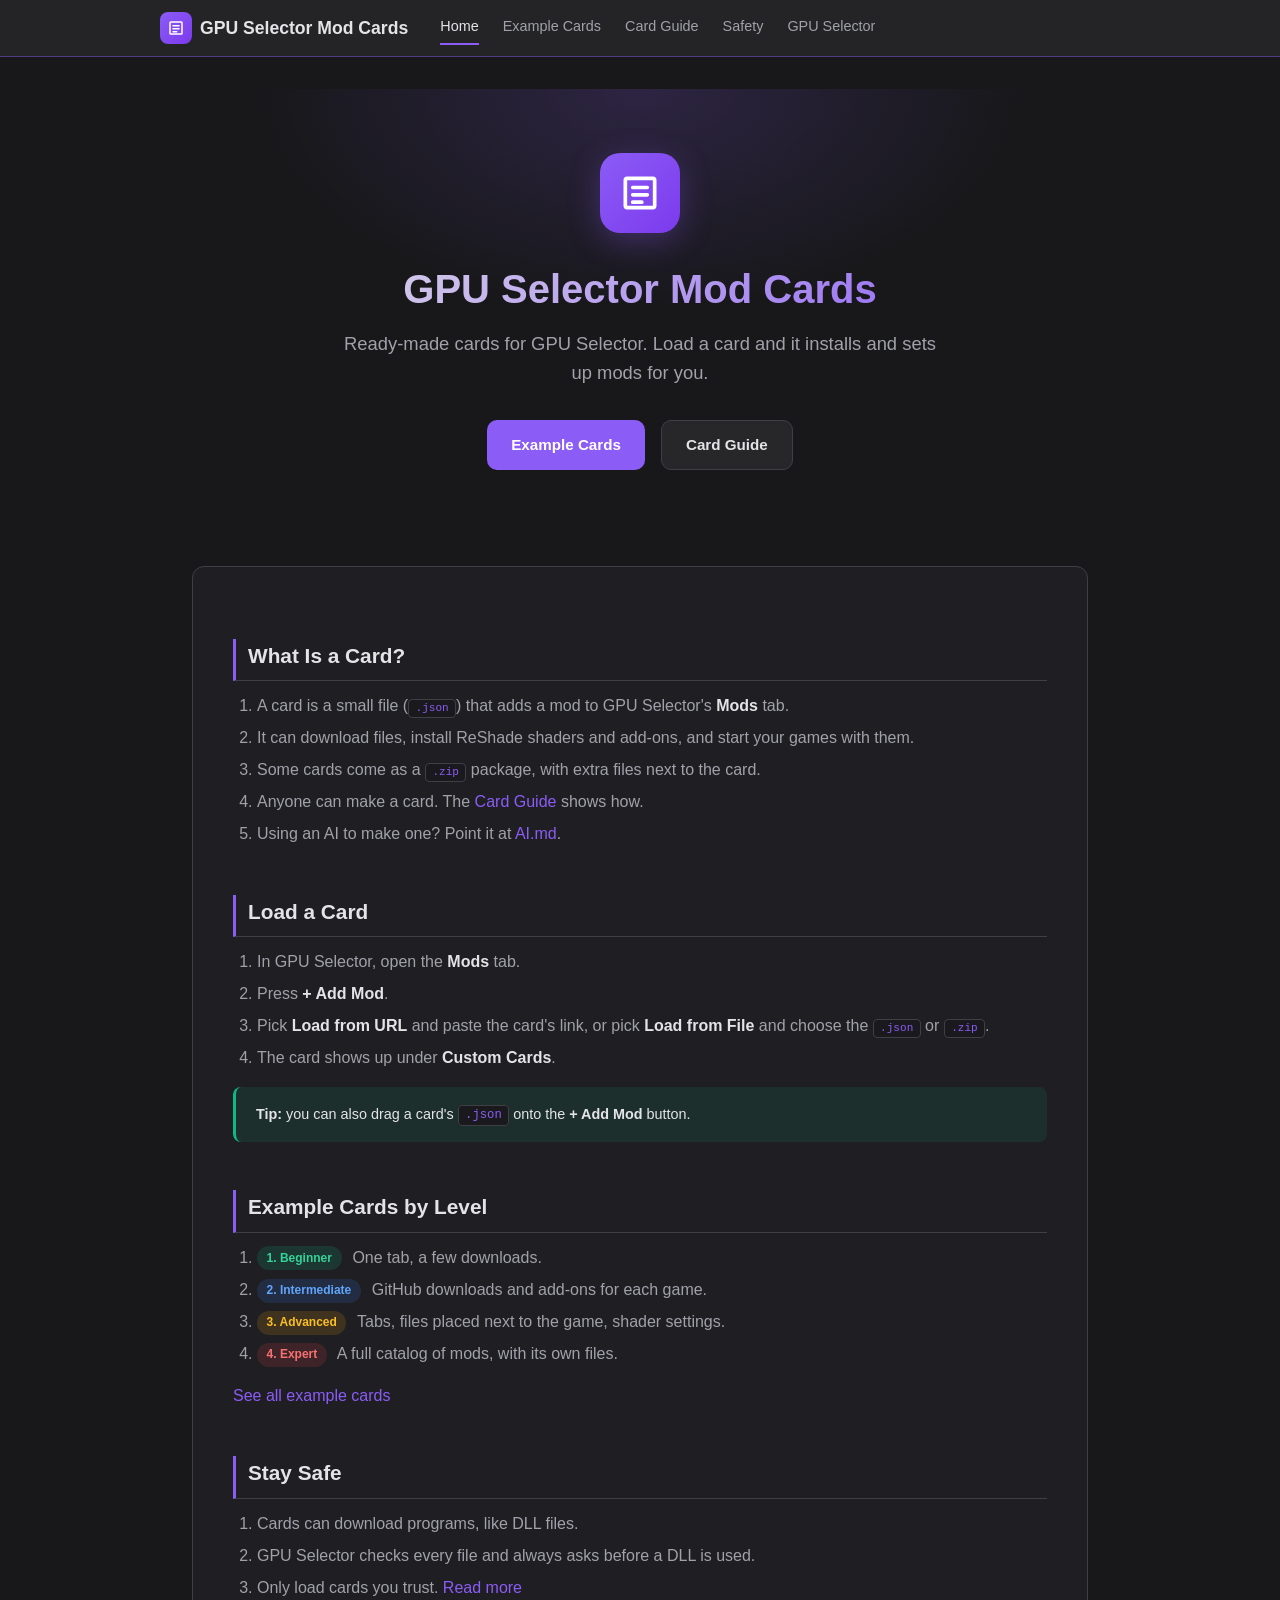
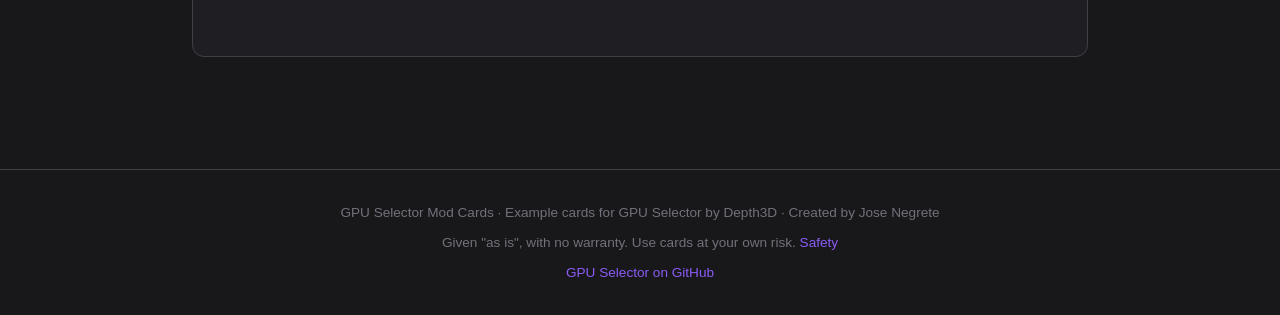
==== docs/index.html @ 466862cb "GPU Selector Mod Cards Example Mod Cards for GPU Selector, from beginner to expert." ====
<!DOCTYPE html>
<html lang="en">
<head>
    <meta charset="UTF-8">
    <meta name="viewport" content="width=device-width, initial-scale=1.0">
    <title>Home - GPU Selector Mod Cards</title>
    <link rel="icon" href="assets/favicon.ico">
    <link rel="stylesheet" href="assets/style.css">
    <link rel="stylesheet" href="assets/cards.css">
</head>
<body>

<nav class="nav">
    <div class="nav-inner">
        <a href="index.html" class="nav-brand">
            <div class="nav-icon">
                <svg fill="none" stroke="currentColor" viewBox="0 0 24 24"><path stroke-linecap="round" stroke-linejoin="round" stroke-width="2" d="M4 5a1 1 0 011-1h14a1 1 0 011 1v14a1 1 0 01-1 1H5a1 1 0 01-1-1V5zM8 9h8M8 13h8M8 17h5"/></svg>
            </div>
            GPU Selector Mod Cards
        </a>
        <button class="nav-toggle" aria-label="Toggle navigation">
            <svg fill="none" stroke="currentColor" viewBox="0 0 24 24"><path stroke-linecap="round" stroke-linejoin="round" stroke-width="2" d="M4 6h16M4 12h16M4 18h16"/></svg>
        </button>
        <div class="nav-links">
            <a href="index.html" class="active">Home</a>
            <a href="cards.html">Example Cards</a>
            <a href="guide.html">Card Guide</a>
            <a href="safety.html">Safety</a>
            <a href="https://blueskydefender.github.io/GPUSelector/">GPU Selector</a>
        </div>
    </div>
</nav>

<div class="container">
<section class="hero">
    <div class="hero-icon">
        <svg fill="none" stroke="currentColor" viewBox="0 0 24 24"><path stroke-linecap="round" stroke-linejoin="round" stroke-width="2" d="M4 5a1 1 0 011-1h14a1 1 0 011 1v14a1 1 0 01-1 1H5a1 1 0 01-1-1V5zM8 9h8M8 13h8M8 17h5"/></svg>
    </div>
    <h1>GPU Selector Mod Cards</h1>
    <p>Ready-made cards for GPU Selector. Load a card and it installs and sets up mods for you.</p>
    <div class="hero-buttons">
        <a href="cards.html" class="btn btn-primary">Example Cards</a>
        <a href="guide.html" class="btn btn-secondary">Card Guide</a>
    </div>
</section>

<div class="guide-content">
    <h2>What Is a Card?</h2>
    <div class="section-content">
        <ol>
            <li>A card is a small file (<code>.json</code>) that adds a mod to GPU Selector's <strong>Mods</strong> tab.</li>
            <li>It can download files, install ReShade shaders and add-ons, and start your games with them.</li>
            <li>Some cards come as a <code>.zip</code> package, with extra files next to the card.</li>
            <li>Anyone can make a card. The <a href="guide.html">Card Guide</a> shows how.</li>
            <li>Using an AI to make one? Point it at <a href="https://github.com/BlueSkyDefender/GPU-Selector-ModCards/blob/main/AI.md">AI.md</a>.</li>
        </ol>
    </div>

    <h2>Load a Card</h2>
    <div class="section-content">
        <ol>
            <li>In GPU Selector, open the <strong>Mods</strong> tab.</li>
            <li>Press <strong>+ Add Mod</strong>.</li>
            <li>Pick <strong>Load from URL</strong> and paste the card's link, or pick <strong>Load from File</strong> and choose the <code>.json</code> or <code>.zip</code>.</li>
            <li>The card shows up under <strong>Custom Cards</strong>.</li>
        </ol>
        <div class="tip">
            <strong>Tip:</strong> you can also drag a card's <code>.json</code> onto the <strong>+ Add Mod</strong> button.
        </div>
    </div>

    <h2>Example Cards by Level</h2>
    <div class="section-content">
        <ol>
            <li><span class="level level-1">1. Beginner</span> One tab, a few downloads.</li>
            <li><span class="level level-2">2. Intermediate</span> GitHub downloads and add-ons for each game.</li>
            <li><span class="level level-3">3. Advanced</span> Tabs, files placed next to the game, shader settings.</li>
            <li><span class="level level-4">4. Expert</span> A full catalog of mods, with its own files.</li>
        </ol>
        <p><a href="cards.html">See all example cards</a></p>
    </div>

    <h2>Stay Safe</h2>
    <div class="section-content">
        <ol>
            <li>Cards can download programs, like DLL files.</li>
            <li>GPU Selector checks every file and always asks before a DLL is used.</li>
            <li>Only load cards you trust. <a href="safety.html">Read more</a></li>
        </ol>
    </div>
</div>

</div>

<footer class="footer">
    <p>GPU Selector Mod Cards &middot; Example cards for GPU Selector by Depth3D &middot; Created by Jose Negrete</p>
    <p style="margin-top: 0.5rem;">Given "as is", with no warranty. Use cards at your own risk. <a href="safety.html">Safety</a></p>
    <p style="margin-top: 0.5rem;">
        <a href="https://github.com/BlueSkyDefender/GPUSelector">GPU Selector on GitHub</a>
    </p>
</footer>

<script>
// Mobile nav toggle
const navToggle = document.querySelector('.nav-toggle');
const navLinks = document.querySelector('.nav-links');
if (navToggle) {
    navToggle.addEventListener('click', () => navLinks.classList.toggle('open'));
}
</script>

</body>
</html>
---- docs/assets/style.css ----
/* GPU Selector - GitHub Pages Theme */
:root {
    --bg-primary: #18181b;
    --bg-secondary: #27272a;
    --bg-card: #1f1f23;
    --text-primary: #e4e4e7;
    --text-secondary: #a1a1aa;
    --text-muted: #71717a;
    --accent: #ef4444;
    --accent-hover: #dc2626;
    --accent-rgb: 239, 68, 68;
    --accent-green: #10b981;
    --accent-blue: #3b82f6;
    --accent-amber: #f59e0b;
    --border: #3f3f46;
    --code-bg: #1a1a1e;
}

/* GPU vendor themes - detected via WebGL */
[data-gpu="nvidia"] {
    --accent: #22c55e;
    --accent-hover: #16a34a;
    --accent-rgb: 34, 197, 94;
}
[data-gpu="intel"] {
    --accent: #3b82f6;
    --accent-hover: #2563eb;
    --accent-rgb: 59, 130, 246;
}
[data-gpu="other"] {
    --accent: #a1a1aa;
    --accent-hover: #71717a;
    --accent-rgb: 161, 161, 170;
}

* { margin: 0; padding: 0; box-sizing: border-box; }

html { scroll-behavior: smooth; }

body {
    font-family: -apple-system, BlinkMacSystemFont, 'Segoe UI', Roboto, sans-serif;
    background: var(--bg-primary);
    color: var(--text-primary);
    line-height: 1.6;
}

a { color: var(--accent); text-decoration: none; transition: color 0.2s; }
a:hover { color: var(--accent-hover); text-decoration: underline; }

/* ── Navigation ── */
.nav {
    background: rgba(39, 39, 42, 0.85);
    backdrop-filter: blur(12px);
    -webkit-backdrop-filter: blur(12px);
    border-bottom: 1px solid var(--border);
    padding: 0 2rem;
    position: sticky;
    top: 0;
    z-index: 100;
}
.nav-inner {
    max-width: 960px;
    margin: 0 auto;
    display: flex;
    align-items: center;
    gap: 2rem;
    height: 56px;
}
.nav-brand {
    display: flex;
    align-items: center;
    gap: 0.5rem;
    font-weight: 700;
    font-size: 1.1rem;
    color: var(--text-primary);
    text-decoration: none;
}
.nav-brand:hover { color: var(--text-primary); text-decoration: none; }
.nav-icon {
    width: 32px;
    height: 32px;
    background: linear-gradient(135deg, var(--accent), var(--accent-hover));
    border-radius: 8px;
    display: flex;
    align-items: center;
    justify-content: center;
    transition: transform 0.3s, box-shadow 0.3s;
}
.nav-brand:hover .nav-icon {
    transform: scale(1.1) rotate(-3deg);
    box-shadow: 0 0 12px rgba(var(--accent-rgb), 0.4);
}
.nav-icon svg { width: 18px; height: 18px; color: white; }
.nav-links { display: flex; gap: 1.5rem; }
.nav-links a {
    color: var(--text-secondary);
    font-size: 0.9rem;
    padding: 0.25rem 0;
    border-bottom: 2px solid transparent;
    transition: color 0.2s, border-bottom-color 0.3s;
    position: relative;
}
.nav-links a:hover, .nav-links a.active {
    color: var(--text-primary);
    border-bottom-color: var(--accent);
    text-decoration: none;
}

/* ── Main content ── */
.container {
    max-width: 960px;
    margin: 0 auto;
    padding: 2rem;
}

/* ── Hero section ── */
.hero {
    text-align: center;
    padding: 4rem 2rem;
    animation: fadeInUp 0.6s ease-out;
}
.hero-icon {
    width: 80px;
    height: 80px;
    background: linear-gradient(135deg, var(--accent), var(--accent-hover));
    border-radius: 20px;
    display: flex;
    align-items: center;
    justify-content: center;
    margin: 0 auto 1.5rem;
    box-shadow: 0 8px 32px rgba(var(--accent-rgb), 0.3);
    animation: heroGlow 3s ease-in-out infinite alternate;
    transition: transform 0.3s;
}
.hero-icon:hover { transform: scale(1.08) rotate(-5deg); }
.hero-icon svg { width: 44px; height: 44px; color: white; }
.hero h1 {
    font-size: 2.5rem;
    font-weight: 800;
    margin-bottom: 0.5rem;
    background: linear-gradient(135deg, #e4e4e7 0%, var(--accent) 100%);
    -webkit-background-clip: text;
    -webkit-text-fill-color: transparent;
    background-clip: text;
}
.hero p {
    color: var(--text-secondary);
    font-size: 1.15rem;
    max-width: 600px;
    margin: 0 auto 2rem;
}
.hero-buttons { display: flex; gap: 1rem; justify-content: center; flex-wrap: wrap; }

/* ── Buttons ── */
.btn {
    display: inline-flex;
    align-items: center;
    gap: 0.5rem;
    padding: 0.75rem 1.5rem;
    border-radius: 10px;
    font-weight: 600;
    font-size: 0.95rem;
    transition: all 0.25s ease;
    border: none;
    cursor: pointer;
    position: relative;
    overflow: hidden;
}
.btn::after {
    content: '';
    position: absolute;
    inset: 0;
    background: linear-gradient(135deg, rgba(255,255,255,0.1) 0%, transparent 50%);
    opacity: 0;
    transition: opacity 0.25s;
}
.btn:hover::after { opacity: 1; }
.btn-primary {
    background: var(--accent);
    color: white;
}
.btn-primary:hover {
    background: var(--accent-hover);
    color: white;
    text-decoration: none;
    transform: translateY(-2px);
    box-shadow: 0 4px 16px rgba(var(--accent-rgb), 0.4);
}
.btn-secondary {
    background: var(--bg-secondary);
    color: var(--text-primary);
    border: 1px solid var(--border);
}
.btn-secondary:hover {
    background: var(--border);
    color: white;
    text-decoration: none;
    transform: translateY(-2px);
    box-shadow: 0 4px 12px rgba(0, 0, 0, 0.3);
}

/* ── Feature grid ── */
.features {
    display: grid;
    grid-template-columns: repeat(auto-fit, minmax(280px, 1fr));
    gap: 1.25rem;
    margin: 2rem 0;
}
.feature-card {
    background: var(--bg-card);
    border: 1px solid var(--border);
    border-radius: 12px;
    padding: 1.5rem;
    transition: transform 0.3s ease, border-color 0.3s, box-shadow 0.3s;
    cursor: default;
}
.feature-card:hover {
    transform: translateY(-4px);
    border-color: var(--accent);
    box-shadow: 0 8px 24px rgba(var(--accent-rgb), 0.15);
}
.feature-card h3 {
    font-size: 1rem;
    margin-bottom: 0.5rem;
    display: flex;
    align-items: center;
    gap: 0.5rem;
}
.feature-card p {
    color: var(--text-secondary);
    font-size: 0.875rem;
}

/* ── Guide pages ── */
.guide-content {
    background: var(--bg-card);
    border: 1px solid var(--border);
    border-radius: 12px;
    padding: 2.5rem;
    margin: 2rem 0;
    animation: fadeInUp 0.5s ease-out;
}
.guide-content h1 { font-size: 1.75rem; margin-bottom: 1.5rem; }
.guide-content h2 {
    font-size: 1.3rem;
    margin: 2rem 0 0.75rem;
    padding-bottom: 0.5rem;
    border-bottom: 1px solid var(--border);
    cursor: pointer;
    user-select: none;
    display: flex;
    align-items: center;
    justify-content: space-between;
}
.guide-content h2::after {
    content: '';
    width: 0;
    height: 0;
    border-left: 5px solid transparent;
    border-right: 5px solid transparent;
    border-top: 6px solid var(--text-muted);
    transition: transform 0.3s;
    flex-shrink: 0;
    margin-left: 0.5rem;
}
.guide-content h2.collapsed::after {
    transform: rotate(-90deg);
}
.guide-content .section-content {
    overflow: hidden;
    transition: max-height 0.4s ease, opacity 0.3s ease;
    max-height: 5000px;
    opacity: 1;
}
.guide-content .section-content.collapsed {
    max-height: 0;
    opacity: 0;
}
.guide-content h3 { font-size: 1.1rem; margin: 1.5rem 0 0.5rem; }
.guide-content p { margin-bottom: 1rem; color: var(--text-secondary); }
.guide-content ul, .guide-content ol {
    margin-bottom: 1rem;
    padding-left: 1.5rem;
    color: var(--text-secondary);
}
.guide-content li { margin-bottom: 0.4rem; }
.guide-content strong { color: var(--text-primary); }
.guide-content code {
    background: var(--code-bg);
    padding: 0.15rem 0.4rem;
    border-radius: 4px;
    font-size: 0.85em;
    color: var(--accent);
    border: 1px solid var(--border);
}
.guide-content table {
    width: 100%;
    border-collapse: collapse;
    margin: 1rem 0;
    font-size: 0.9rem;
}
.guide-content th, .guide-content td {
    padding: 0.6rem 1rem;
    text-align: left;
    border-bottom: 1px solid var(--border);
    transition: background 0.2s;
}
.guide-content th { color: var(--text-primary); font-weight: 600; }
.guide-content td { color: var(--text-secondary); }
.guide-content tr:hover td { background: rgba(255, 255, 255, 0.03); }

/* ── Tip/Note/Warning boxes ── */
.tip, .note, .warning {
    padding: 1rem 1.25rem;
    border-radius: 8px;
    margin: 1rem 0;
    font-size: 0.9rem;
    animation: fadeIn 0.4s ease-out;
}
.tip { background: rgba(16, 185, 129, 0.1); border-left: 3px solid var(--accent-green); }
.note { background: rgba(59, 130, 246, 0.1); border-left: 3px solid #3b82f6; }
.warning { background: rgba(245, 158, 11, 0.1); border-left: 3px solid #f59e0b; }

/* ── Guide nav cards ── */
.guide-grid {
    display: grid;
    grid-template-columns: repeat(auto-fit, minmax(280px, 1fr));
    gap: 1rem;
    margin: 2rem 0;
}
.guide-card {
    background: var(--bg-card);
    border: 1px solid var(--border);
    border-radius: 12px;
    padding: 1.5rem;
    transition: transform 0.3s ease, border-color 0.3s, box-shadow 0.3s;
    display: block;
    position: relative;
    overflow: hidden;
}
.guide-card::after {
    content: '\2192';
    position: absolute;
    right: 1.5rem;
    top: 50%;
    transform: translateY(-50%) translateX(-5px);
    opacity: 0;
    font-size: 1.2rem;
    color: var(--accent);
    transition: all 0.3s ease;
}
.guide-card:hover {
    transform: translateY(-4px);
    border-color: var(--accent);
    box-shadow: 0 8px 24px rgba(var(--accent-rgb), 0.15);
    text-decoration: none;
}
.guide-card:hover::after {
    opacity: 1;
    transform: translateY(-50%) translateX(0);
}
.guide-card h3 { margin-bottom: 0.5rem; color: var(--text-primary); }
.guide-card p { color: var(--text-secondary); font-size: 0.875rem; margin: 0; }

/* ── Video page ── */
.video-page-header {
    margin-bottom: 1.5rem;
    animation: fadeInUp 0.5s ease-out;
}
.video-page-header h1 {
    font-size: 1.75rem;
    margin-bottom: 0.5rem;
}
.video-page-header p {
    color: var(--text-secondary);
}

/* ── Video cards ── */
.video-list {
    display: flex;
    flex-direction: column;
    gap: 1rem;
    margin-top: 1rem;
}
.video-card {
    display: flex;
    flex-direction: row;
    align-items: stretch;
    gap: 1.25rem;
    background: var(--bg-card);
    border: 1px solid var(--border);
    border-radius: 12px;
    padding: 1rem;
    transition: transform 0.3s ease, border-color 0.3s, box-shadow 0.3s;
    text-decoration: none !important;
    color: inherit;
    overflow: hidden;
    animation: fadeInUp 0.5s ease-out backwards;
}
.video-card:hover {
    transform: translateY(-4px);
    border-color: var(--accent);
    box-shadow: 0 8px 24px rgba(var(--accent-rgb), 0.15);
    text-decoration: none !important;
    color: inherit;
}
.video-thumbnail {
    position: relative;
    flex-shrink: 0;
    width: 240px;
    height: 135px;
    border-radius: 8px;
    overflow: hidden;
    background: var(--bg-primary);
}
.video-thumbnail img {
    width: 100%;
    height: 100%;
    object-fit: cover;
    display: block;
    transition: transform 0.3s;
}
.video-card:hover .video-thumbnail img {
    transform: scale(1.05);
}
.video-play-icon {
    position: absolute;
    top: 0;
    left: 0;
    width: 100%;
    height: 100%;
    display: flex;
    align-items: center;
    justify-content: center;
    background: rgba(0, 0, 0, 0.3);
    opacity: 0;
    transition: opacity 0.3s;
    pointer-events: none;
}
.video-card:hover .video-play-icon {
    opacity: 1;
}
.video-play-icon svg {
    width: 44px;
    height: 44px;
    color: white;
    filter: drop-shadow(0 2px 8px rgba(0, 0, 0, 0.5));
}
.video-duration {
    position: absolute;
    bottom: 6px;
    right: 6px;
    background: rgba(0, 0, 0, 0.8);
    color: white;
    font-size: 0.75rem;
    font-weight: 600;
    padding: 0.15rem 0.4rem;
    border-radius: 4px;
    line-height: 1.3;
}
.video-info {
    display: flex;
    flex-direction: column;
    justify-content: center;
    min-width: 0;
    flex: 1;
}
.video-info h3 {
    font-size: 1.05rem;
    font-weight: 700;
    margin: 0 0 0.4rem 0;
    color: var(--text-primary);
}
.video-info p {
    color: var(--text-secondary);
    font-size: 0.875rem;
    margin: 0 0 0.75rem 0;
    line-height: 1.5;
}
.video-tags {
    display: flex;
    flex-wrap: wrap;
    gap: 0.4rem;
}
.video-tag {
    font-size: 0.7rem;
    font-weight: 600;
    text-transform: uppercase;
    letter-spacing: 0.03em;
    padding: 0.15rem 0.5rem;
    border-radius: 4px;
    background: rgba(var(--accent-rgb), 0.15);
    color: var(--accent);
}

@media (max-width: 700px) {
    .video-card {
        flex-direction: column;
    }
    .video-thumbnail {
        width: 100%;
        height: auto;
        aspect-ratio: 16 / 9;
    }
}

/* ── Back to top button ── */
.back-to-top {
    position: fixed;
    bottom: 2rem;
    right: 2rem;
    width: 44px;
    height: 44px;
    border-radius: 50%;
    background: var(--accent);
    color: white;
    border: none;
    cursor: pointer;
    display: flex;
    align-items: center;
    justify-content: center;
    box-shadow: 0 4px 16px rgba(var(--accent-rgb), 0.4);
    opacity: 0;
    visibility: hidden;
    transform: translateY(10px);
    transition: all 0.3s ease;
    z-index: 99;
}
.back-to-top.visible {
    opacity: 1;
    visibility: visible;
    transform: translateY(0);
}
.back-to-top:hover {
    background: var(--accent-hover);
    transform: translateY(-3px);
    box-shadow: 0 6px 20px rgba(var(--accent-rgb), 0.5);
}
.back-to-top svg { width: 20px; height: 20px; }

/* ── FAQ Search ── */
.faq-search {
    position: relative;
    margin-bottom: 1.5rem;
}
.faq-search input {
    width: 100%;
    padding: 0.75rem 1rem 0.75rem 2.75rem;
    background: var(--bg-primary);
    border: 1px solid var(--border);
    border-radius: 10px;
    color: var(--text-primary);
    font-size: 0.95rem;
    outline: none;
    transition: border-color 0.3s, box-shadow 0.3s;
}
.faq-search input:focus {
    border-color: var(--accent);
    box-shadow: 0 0 0 3px rgba(var(--accent-rgb), 0.15);
}
.faq-search input::placeholder { color: var(--text-muted); }
.faq-search svg {
    position: absolute;
    left: 0.85rem;
    top: 50%;
    transform: translateY(-50%);
    width: 18px;
    height: 18px;
    color: var(--text-muted);
    pointer-events: none;
}
.faq-no-results {
    text-align: center;
    color: var(--text-muted);
    padding: 2rem;
    display: none;
}

/* ── Section tags ── */
.section-tag {
    display: inline-block;
    font-size: 0.7rem;
    font-weight: 600;
    text-transform: uppercase;
    letter-spacing: 0.05em;
    padding: 0.15rem 0.5rem;
    border-radius: 4px;
    margin-left: 0.5rem;
    vertical-align: middle;
}
.section-tag.new { background: rgba(16, 185, 129, 0.2); color: var(--accent-green); }
.section-tag.updated { background: rgba(59, 130, 246, 0.2); color: var(--accent-blue); }

/* ── Partner bars ── */
.partner-list {
    display: flex;
    flex-direction: column;
    gap: 0.75rem;
    margin: 1rem 0;
}
a.partner-bar {
    display: flex;
    align-items: center;
    gap: 1rem;
    background: var(--bg-secondary);
    border: 1px solid var(--border);
    border-radius: 12px;
    padding: 1.25rem 1.5rem;
    text-decoration: none !important;
    color: var(--text-primary);
    transition: transform 0.3s ease, border-color 0.3s, box-shadow 0.3s;
    position: relative;
    overflow: hidden;
}
a.partner-bar:hover {
    transform: translateY(-3px);
    border-color: var(--accent);
    box-shadow: 0 6px 20px rgba(var(--accent-rgb), 0.15);
    color: var(--text-primary);
    text-decoration: none !important;
}
.partner-bar::after {
    content: '\2192';
    position: absolute;
    right: 1.5rem;
    font-size: 1.2rem;
    color: var(--accent);
    opacity: 0;
    transform: translateX(-5px);
    transition: all 0.3s ease;
}
.partner-bar:hover::after {
    opacity: 1;
    transform: translateX(0);
}
a.partner-bar h3 {
    font-size: 0.95rem;
    color: var(--text-primary) !important;
    margin: 0;
}
a.partner-bar p {
    font-size: 0.85rem;
    color: var(--text-secondary) !important;
    margin: 0;
}

/* ── Footer ── */
.footer {
    border-top: 1px solid var(--border);
    padding: 2rem;
    text-align: center;
    color: var(--text-muted);
    font-size: 0.85rem;
    margin-top: 3rem;
}
.footer a { transition: color 0.2s; }

/* ── Animations ── */
@keyframes fadeInUp {
    from { opacity: 0; transform: translateY(20px); }
    to { opacity: 1; transform: translateY(0); }
}
@keyframes fadeIn {
    from { opacity: 0; }
    to { opacity: 1; }
}
@keyframes heroGlow {
    from { box-shadow: 0 8px 32px rgba(var(--accent-rgb), 0.3); }
    to { box-shadow: 0 8px 48px rgba(var(--accent-rgb), 0.5), 0 0 60px rgba(var(--accent-rgb), 0.15); }
}

/* Staggered card entrance */
.feature-card, .guide-card {
    animation: fadeInUp 0.5s ease-out backwards;
}
.feature-card:nth-child(1), .guide-card:nth-child(1) { animation-delay: 0.05s; }
.feature-card:nth-child(2), .guide-card:nth-child(2) { animation-delay: 0.1s; }
.feature-card:nth-child(3), .guide-card:nth-child(3) { animation-delay: 0.15s; }
.feature-card:nth-child(4), .guide-card:nth-child(4) { animation-delay: 0.2s; }
.feature-card:nth-child(5), .guide-card:nth-child(5) { animation-delay: 0.25s; }
.feature-card:nth-child(6) { animation-delay: 0.3s; }

/* ── Mobile hamburger menu ── */
.nav-toggle {
    display: none;
    background: none;
    border: none;
    color: var(--text-primary);
    cursor: pointer;
    padding: 0.5rem;
    margin-left: auto;
}
.nav-toggle svg { width: 24px; height: 24px; }

/* ── Responsive ── */
@media (max-width: 700px) {
    .hero h1 { font-size: 1.75rem; }
    .nav-inner { padding: 0 1rem; gap: 1rem; }
    .nav-toggle { display: flex; }
    .nav-links {
        display: none;
        position: absolute;
        top: 56px;
        left: 0;
        right: 0;
        background: var(--bg-secondary);
        border-bottom: 1px solid var(--border);
        flex-direction: column;
        padding: 1rem 1.5rem;
        gap: 0.5rem;
    }
    .nav-links.open { display: flex; }
    .nav-links a { padding: 0.5rem 0; }
    .container { padding: 1rem; }
    .guide-content { padding: 1.5rem; }
    .back-to-top { bottom: 1rem; right: 1rem; width: 40px; height: 40px; }
}
---- docs/assets/cards.css ----
/* GPU Selector Mod Cards: a few extras on top of GPU Selector's own site style (style.css) */

/* The sister site's own look: one violet accent (the main site follows the visitor's GPU brand) */
:root, :root[data-gpu] {
    --accent: #8b5cf6;
    --accent-hover: #7c3aed;
    --accent-rgb: 139, 92, 246;
}
.nav { border-bottom: 1px solid rgba(var(--accent-rgb), 0.45); }
.hero {
    background: radial-gradient(ellipse 60% 70% at 50% 0%, rgba(var(--accent-rgb), 0.18), transparent 70%);
    border-radius: 0 0 24px 24px;
}
.guide-content h2 { border-left: 3px solid var(--accent); padding-left: 0.75rem; }

/* Level badges */
.level {
    display: inline-block;
    padding: 0.15rem 0.6rem;
    border-radius: 999px;
    font-size: 0.75rem;
    font-weight: 600;
    margin-right: 0.4rem;
    vertical-align: middle;
}
.level-1 { background: rgba(16, 185, 129, 0.15); color: #34d399; }
.level-2 { background: rgba(59, 130, 246, 0.15); color: #60a5fa; }
.level-3 { background: rgba(245, 158, 11, 0.15); color: #fbbf24; }
.level-4 { background: rgba(239, 68, 68, 0.15); color: #f87171; }
.level-test { background: rgba(161, 161, 170, 0.15); color: #d4d4d8; }

/* Example card rows */
.card-list { display: flex; flex-direction: column; gap: 1rem; margin: 1.5rem 0 2rem; }
.card-item {
    background: var(--bg-card);
    border: 1px solid var(--border);
    border-radius: 12px;
    padding: 1.25rem 1.5rem;
}
.card-item h3 { margin: 0 0 0.4rem; font-size: 1.1rem; }
.card-item p { color: var(--text-secondary); margin: 0 0 0.6rem; }
.card-item ol, .card-item ul { color: var(--text-secondary); margin: 0 0 0.8rem 1.25rem; }
.card-item .card-buttons { display: flex; gap: 0.6rem; flex-wrap: wrap; }
.card-item .btn { padding: 0.45rem 1rem; font-size: 0.875rem; }

/* The exported card guide (its own boxes, in this site's colors) */
.guide-content h2::after { display: none; }   /* no collapsing on this site */
.card-guide pre {
    background: var(--code-bg);
    border: 1px solid var(--border);
    border-radius: 8px;
    padding: 1rem;
    overflow-x: auto;
    font-size: 0.85rem;
    margin: 1rem 0;
}
.card-guide .info, .card-guide .success, .card-guide .warning, .card-guide .toc {
    padding: 1rem 1.25rem;
    border-radius: 8px;
    margin: 1rem 0;
}
.card-guide .info { background: rgba(59, 130, 246, 0.1); border-left: 3px solid #3b82f6; }
.card-guide .success { background: rgba(16, 185, 129, 0.1); border-left: 3px solid var(--accent-green); }
.card-guide .warning { background: rgba(245, 158, 11, 0.1); border-left: 3px solid #f59e0b; }
.card-guide .toc { background: var(--bg-secondary); border: 1px solid var(--border); }
.card-guide .toc ul { margin-bottom: 0; }
.card-guide table { display: block; overflow-x: auto; }
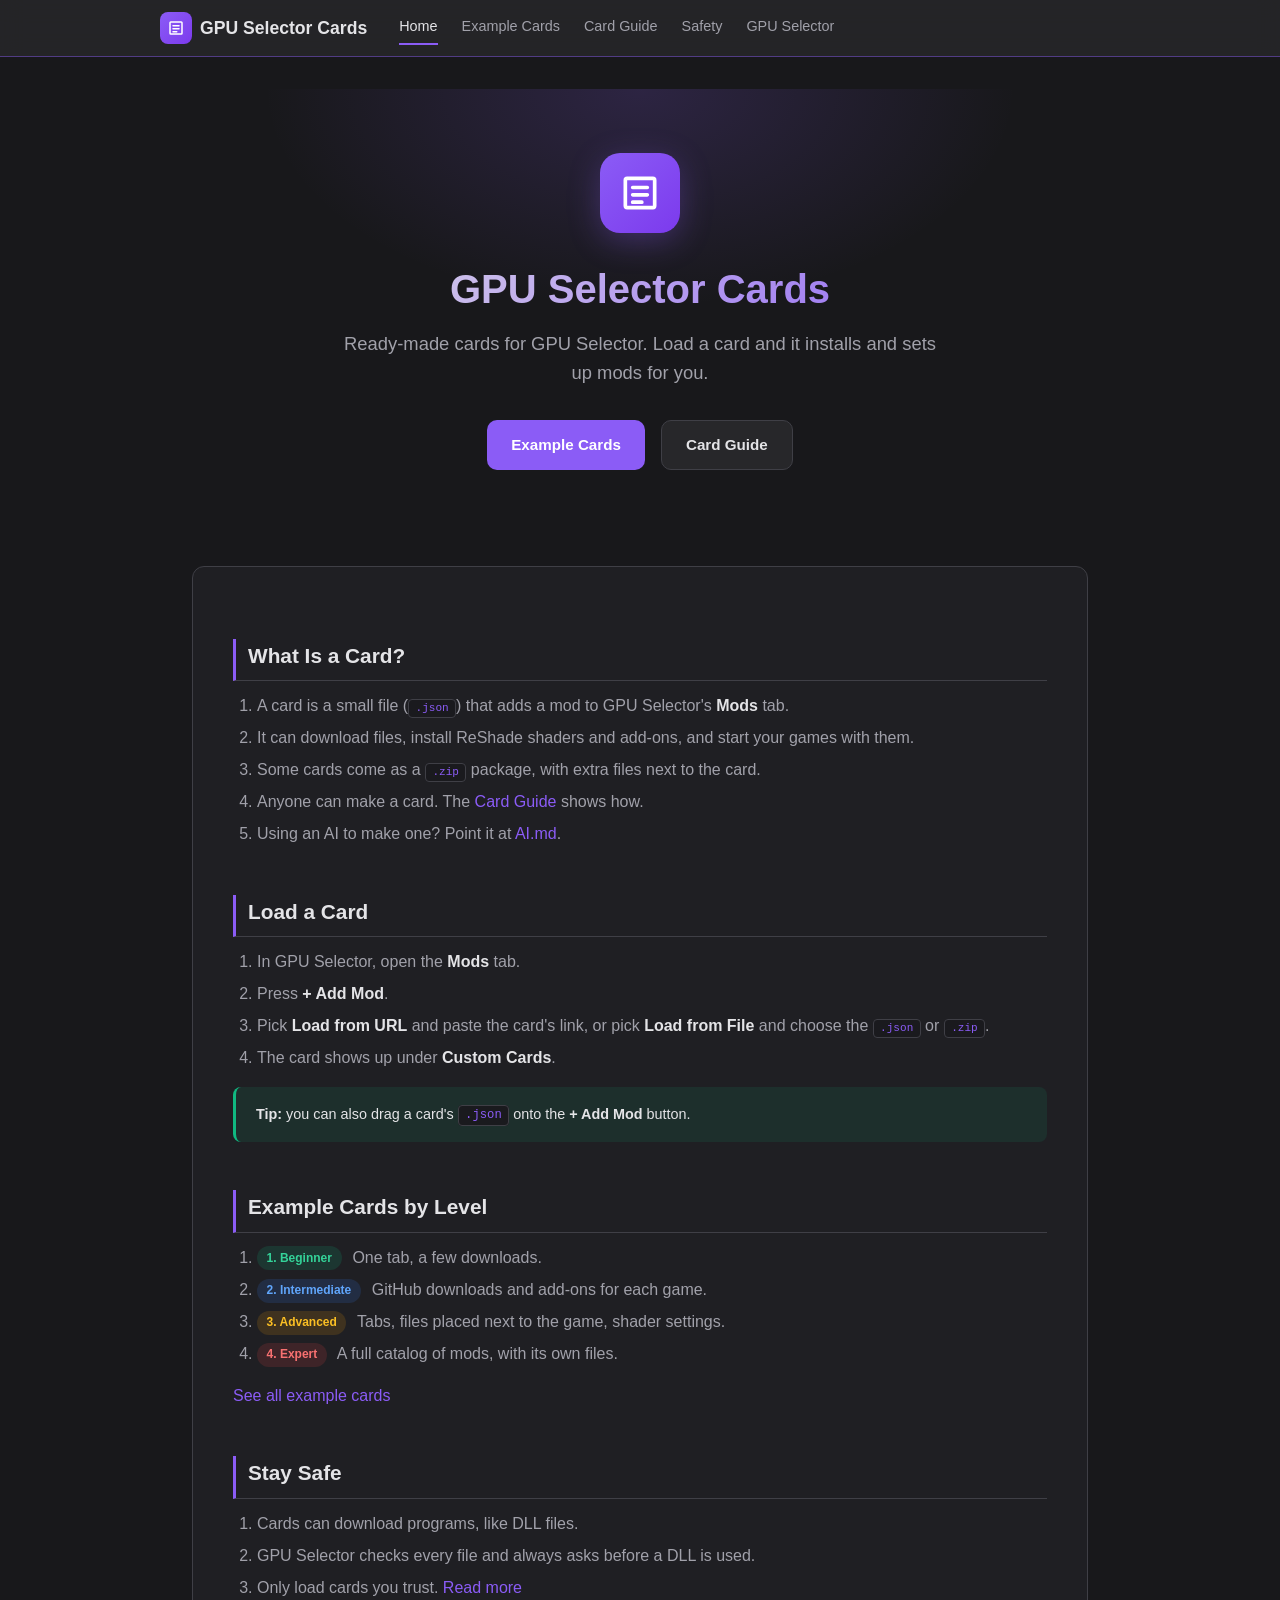
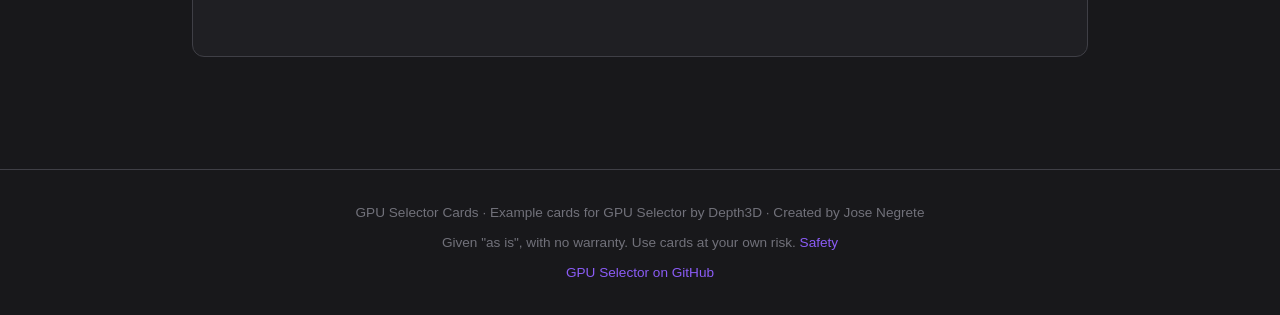
==== commit 4bc9f87a: "Shrimple Update" ====
--- a/docs/index.html
+++ b/docs/index.html
@@ -3,7 +3,7 @@
 <head>
     <meta charset="UTF-8">
     <meta name="viewport" content="width=device-width, initial-scale=1.0">
-    <title>Home - GPU Selector Mod Cards</title>
+    <title>Home - GPU Selector Cards</title>
     <link rel="icon" href="assets/favicon.ico">
     <link rel="stylesheet" href="assets/style.css">
     <link rel="stylesheet" href="assets/cards.css">
@@ -16,7 +16,7 @@
             <div class="nav-icon">
                 <svg fill="none" stroke="currentColor" viewBox="0 0 24 24"><path stroke-linecap="round" stroke-linejoin="round" stroke-width="2" d="M4 5a1 1 0 011-1h14a1 1 0 011 1v14a1 1 0 01-1 1H5a1 1 0 01-1-1V5zM8 9h8M8 13h8M8 17h5"/></svg>
             </div>
-            GPU Selector Mod Cards
+            GPU Selector Cards
         </a>
         <button class="nav-toggle" aria-label="Toggle navigation">
             <svg fill="none" stroke="currentColor" viewBox="0 0 24 24"><path stroke-linecap="round" stroke-linejoin="round" stroke-width="2" d="M4 6h16M4 12h16M4 18h16"/></svg>
@@ -36,7 +36,7 @@
     <div class="hero-icon">
         <svg fill="none" stroke="currentColor" viewBox="0 0 24 24"><path stroke-linecap="round" stroke-linejoin="round" stroke-width="2" d="M4 5a1 1 0 011-1h14a1 1 0 011 1v14a1 1 0 01-1 1H5a1 1 0 01-1-1V5zM8 9h8M8 13h8M8 17h5"/></svg>
     </div>
-    <h1>GPU Selector Mod Cards</h1>
+    <h1>GPU Selector Cards</h1>
     <p>Ready-made cards for GPU Selector. Load a card and it installs and sets up mods for you.</p>
     <div class="hero-buttons">
         <a href="cards.html" class="btn btn-primary">Example Cards</a>
@@ -93,7 +93,7 @@
 </div>
 
 <footer class="footer">
-    <p>GPU Selector Mod Cards &middot; Example cards for GPU Selector by Depth3D &middot; Created by Jose Negrete</p>
+    <p>GPU Selector Cards &middot; Example cards for GPU Selector by Depth3D &middot; Created by Jose Negrete</p>
     <p style="margin-top: 0.5rem;">Given "as is", with no warranty. Use cards at your own risk. <a href="safety.html">Safety</a></p>
     <p style="margin-top: 0.5rem;">
         <a href="https://github.com/BlueSkyDefender/GPUSelector">GPU Selector on GitHub</a>
@@ -107,6 +107,48 @@
 if (navToggle) {
     navToggle.addEventListener('click', () => navLinks.classList.toggle('open'));
 }
+
+// Keep it shrimple: a few words have a 5% chance each to become a sea-food pun on each visit
+// ("simple" -> "shrimple", "really" -> "krilly"...). Whole words only, capitals kept, code left alone.
+(function ()
+{
+    const walker = document.createTreeWalker(document.body, NodeFilter.SHOW_TEXT,
+    {
+        acceptNode(node)
+        {
+            return node.parentElement && node.parentElement.closest('code, pre, script, style, textarea')
+                ? NodeFilter.FILTER_REJECT : NodeFilter.FILTER_ACCEPT;
+        }
+    });
+    const nodes = [];
+    while (walker.nextNode())
+    {
+        nodes.push(walker.currentNode);
+    }
+    const puns = [
+        [/\bsimple\b/gi, 'shrimple'], [/\bsimply\b/gi, 'shrimply'], [/\bperfect\b/gi, 'prawnfect'],
+        [/\breally\b/gi, 'krilly'], [/\bsure\b/gi, 'shore'], [/\bcalm\b/gi, 'clam'],
+        [/\bshell\b/gi, 'shellfish'], [/\boh my god\b/gi, 'oh my cod']
+    ];
+    // The pun in the word's own capitals: Simple -> Shrimple, SIMPLE -> SHRIMPLE
+    function sameCase(word, pun)
+    {
+        if (word === word.toUpperCase())
+        {
+            return pun.toUpperCase();
+        }
+        return word[0] === word[0].toUpperCase() ? pun[0].toUpperCase() + pun.slice(1) : pun;
+    }
+    for (const node of nodes)
+    {
+        let text = node.nodeValue;
+        for (const [pattern, pun] of puns)
+        {
+            text = text.replace(pattern, word => Math.random() < 0.05 ? sameCase(word, pun) : word);
+        }
+        node.nodeValue = text;
+    }
+})();
 </script>
 
 </body>
--- a/docs/assets/cards.css
+++ b/docs/assets/cards.css
@@ -1,4 +1,4 @@
-/* GPU Selector Mod Cards: a few extras on top of GPU Selector's own site style (style.css) */
+/* GPU Selector Cards: a few extras on top of GPU Selector's own site style (style.css) */
 
 /* The sister site's own look: one violet accent (the main site follows the visitor's GPU brand) */
 :root, :root[data-gpu] {
